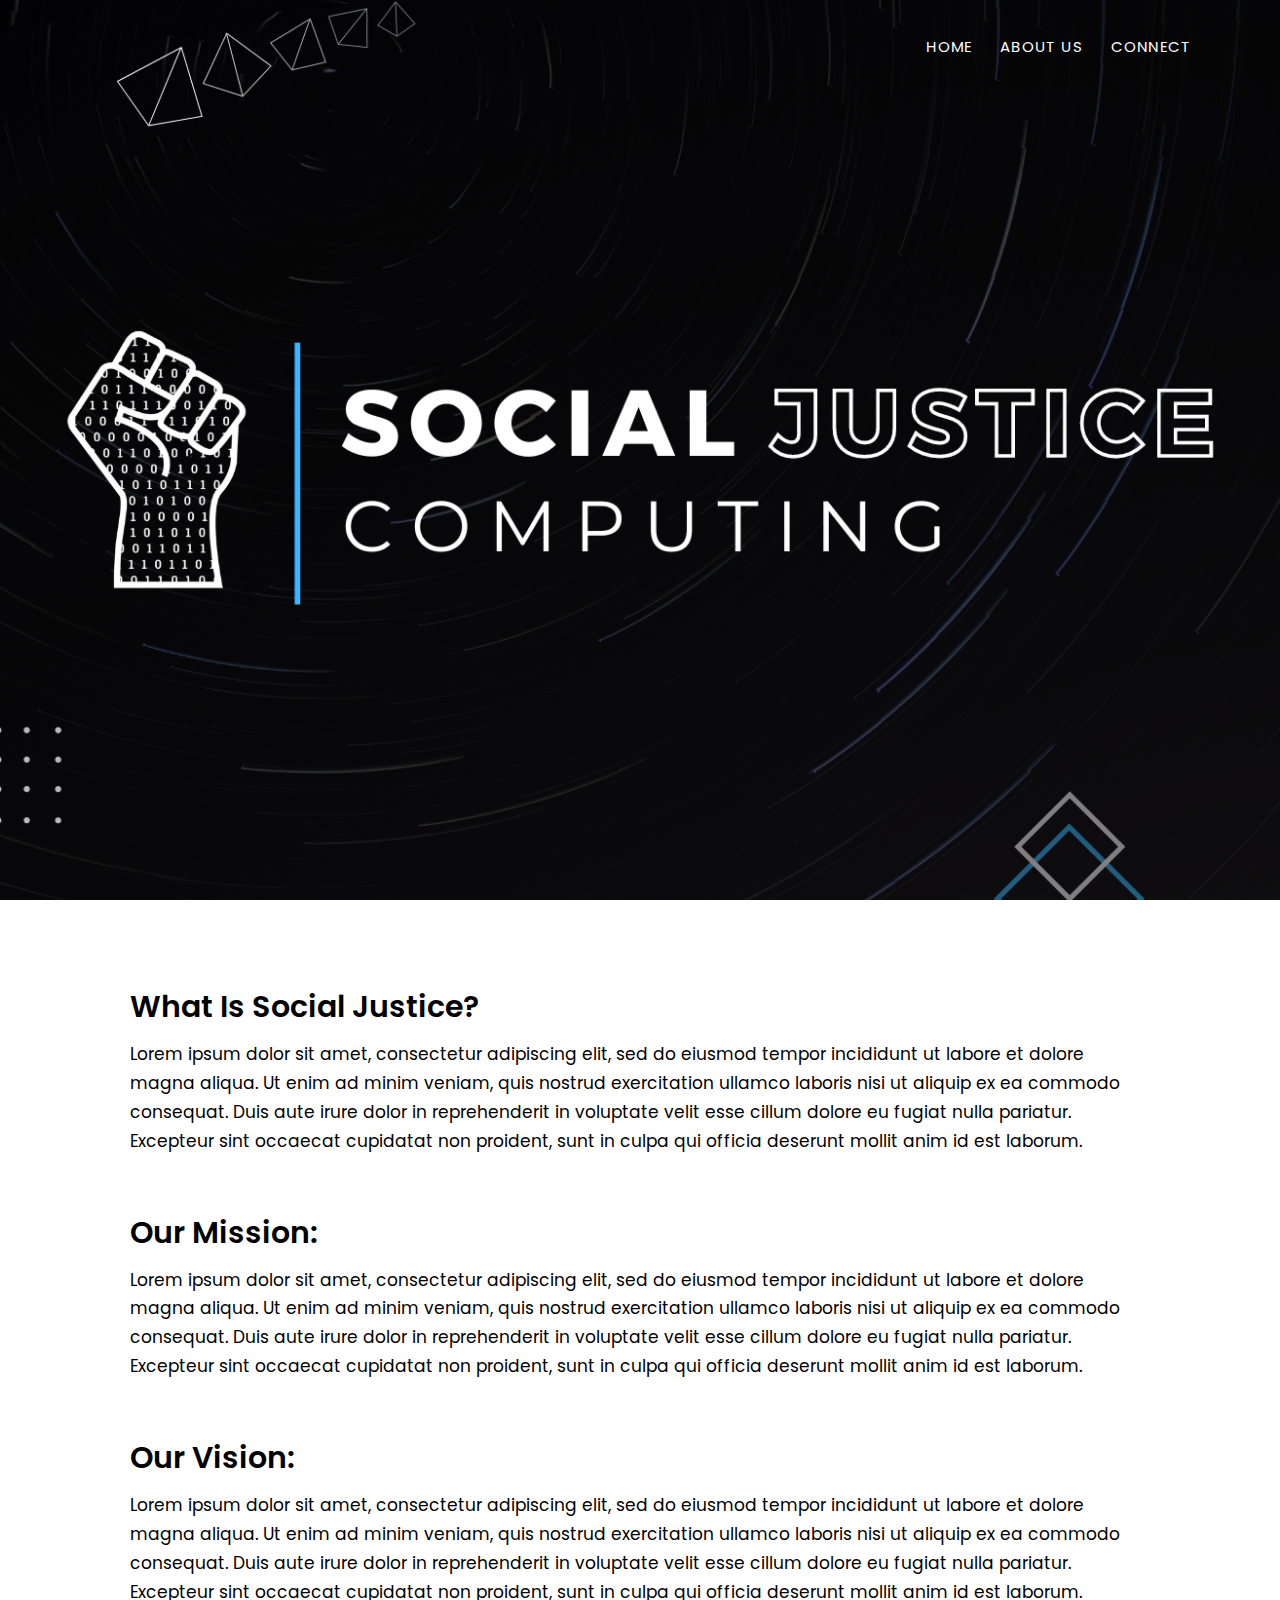
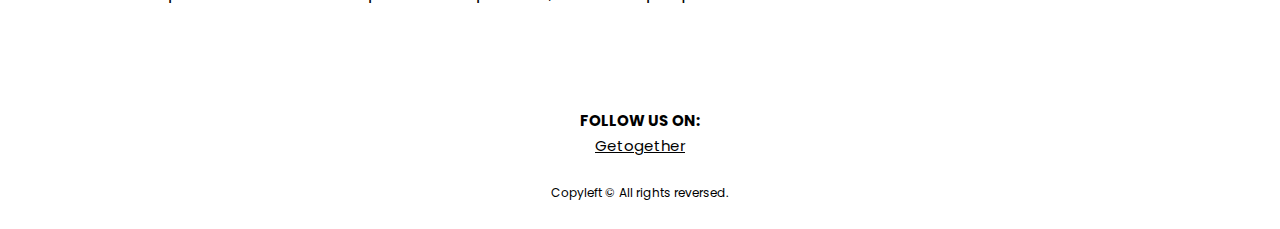
==== index.html @ f37c8326 "Initial commit" ====
<!DOCTYPE html>
<html>
<head>
<meta charset="utf-8">
<meta http-equiv="X-UA-Compatible" content="IE=edge">
<meta name="viewport" content="width=device-width, initial-scale=1.0">
<meta name="Description"
content="Webiste for Social Justice Computing Community Hacker Space">
<link rel="preconnect" href="https://fonts.googleapis.com">
<link rel="preconnect" href="https://fonts.gstatic.com" crossorigin>
<link href="https://fonts.googleapis.com/css2?family=Poppins:wght@200;300;600;700&display=swap" rel="stylesheet">
<link rel="stylesheet" href="css/sjcomputing.css">
<title>Social Justice Computing</title>
</head>
<body>

<header>
<nav>
    <div class="nav-links">
    <ul>
        <li><a href="index.html">Home</a></li>
        <li><a href="#about">About Us</a></li>
        <li><a id="connect" href="https://gettogether.community/social-justice-computing">Connect</a></li>
    </ul>
    </div>
</nav> 
</header>

<section>
<article>
<h1 id="about">What Is Social Justice?</h1>
<p>
    Lorem ipsum dolor sit amet, consectetur adipiscing elit, 
    sed do eiusmod tempor incididunt ut labore et dolore magna aliqua. 
    Ut enim ad minim veniam, quis nostrud exercitation ullamco laboris nisi
     ut aliquip ex ea commodo consequat. Duis aute irure dolor in reprehenderit in voluptate 
     velit esse cillum dolore eu fugiat nulla pariatur. Excepteur sint occaecat cupidatat non proident, sunt 
     in culpa qui officia deserunt mollit anim id est laborum.
</p>
</article> 

<article>
<h1>Our Mission:</h1>
<p>
    Lorem ipsum dolor sit amet, consectetur adipiscing elit, 
    sed do eiusmod tempor incididunt ut labore et dolore magna aliqua. 
    Ut enim ad minim veniam, quis nostrud exercitation ullamco laboris nisi
     ut aliquip ex ea commodo consequat. Duis aute irure dolor in reprehenderit in voluptate 
     velit esse cillum dolore eu fugiat nulla pariatur. Excepteur sint occaecat cupidatat non proident, sunt 
     in culpa qui officia deserunt mollit anim id est laborum.</p>
</article>

<article>
<h1>Our Vision:</h1>
<p>
    Lorem ipsum dolor sit amet, consectetur adipiscing elit, 
    sed do eiusmod tempor incididunt ut labore et dolore magna aliqua. 
    Ut enim ad minim veniam, quis nostrud exercitation ullamco laboris nisi
     ut aliquip ex ea commodo consequat. Duis aute irure dolor in reprehenderit in voluptate 
     velit esse cillum dolore eu fugiat nulla pariatur. Excepteur sint occaecat cupidatat non proident, sunt 
     in culpa qui officia deserunt mollit anim id est laborum.
</p>
</article>
</section>
<footer>
<div class="social-links">
<p style="font-weight: 700;">
FOLLOW US ON:
</p>
<p>
<a href="https://gettogether.community/social-justice-computing/">
Getogether</a>
</p>
</div>
<p>
Copyleft &copy; All rights reversed.
</p>
</footer>

</body>
</html>
---- css/sjcomputing.css ----
*{
  margin: 0;
  padding: 0;
}
header{
  min-height: 100vh;
  width: 100%;
  background-image: url(../media/sjc_cover.png);
  background-position: center;
  background-size: cover;
  position: relative;
}
nav{
  display: flex;
  padding: 2% 6%;
  justify-content: space-between;
  align-items: center;
}
.nav-links{
  flex: 1;
  text-align: right;
}
.nav-links ul li{
  list-style: none;
  display: inline-block;
  padding: 8px 12px;
  position: relative;
}
nav a{
  color: #fff;
  text-decoration: none;
  font-size: 15px;
  text-transform: uppercase;
  letter-spacing: 1.2px;
}
body {
  font-family: 'Poppins', sans-serif;
  margin: 0;
  padding: 0;
}
section{
  position: relative;
  padding: 30px 100px;
}
h1{
  font-weight: 600;
  margin-bottom: 10px;
  font-size: 30px;
}
p{
  line-height: 1.7;
}
article{
  margin: 30px;
  margin-top: 5%;
  margin-bottom: 2%;
}
article p{
  font-size: 17px;
}
footer {
  font-size: 12px;
  text-align: center;
  line-height: 2;
  padding: 25px;
}
footer a{
  color: #000;
}
.social-links{
  font-size: 15px;
  margin-top: 2%;
  margin-bottom: 2%;
}
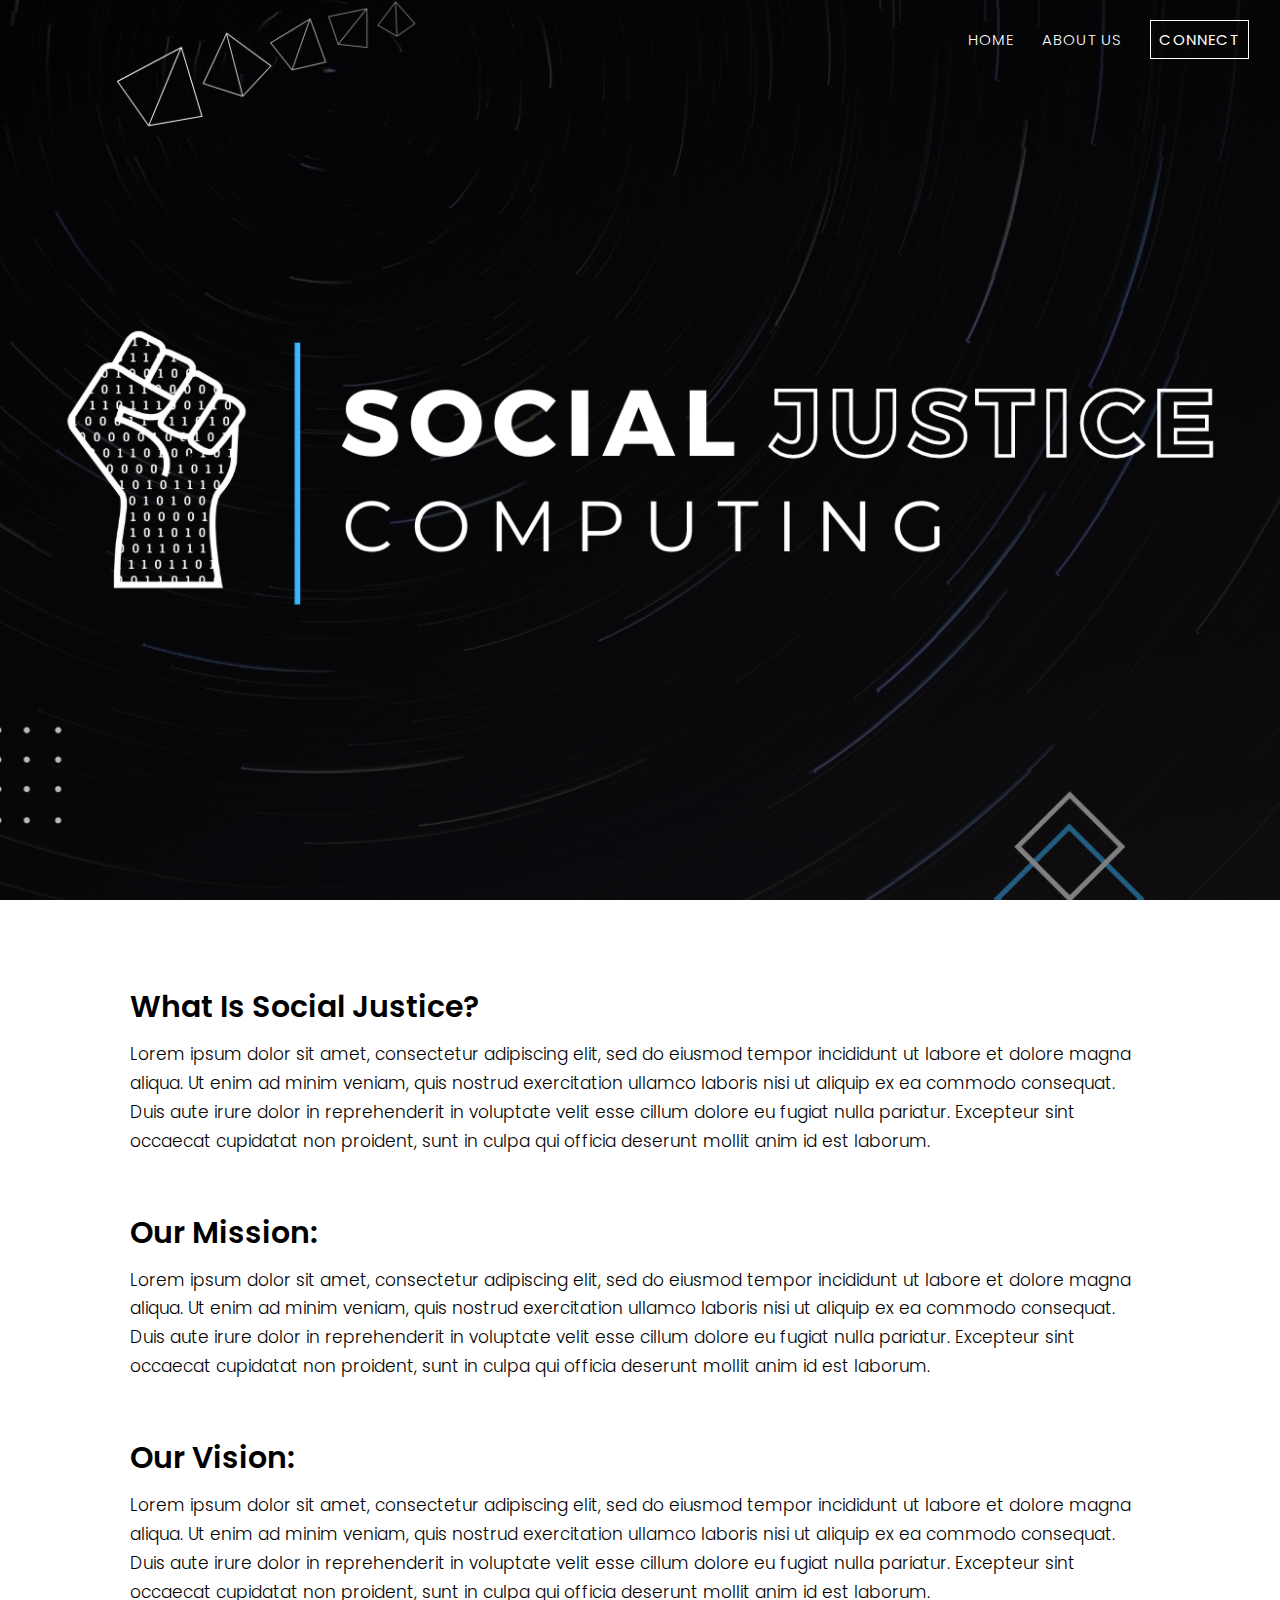
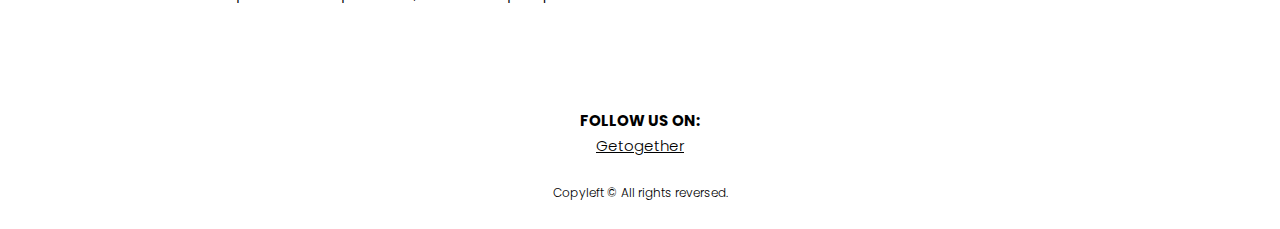
==== commit dfd6a1cf: "Navbar adjustments" ====
--- a/index.html
+++ b/index.html
@@ -1,5 +1,5 @@
 <!DOCTYPE html>
-<html>
+<html lang="en">
 <head>
 <meta charset="utf-8">
 <meta http-equiv="X-UA-Compatible" content="IE=edge">
@@ -8,7 +8,7 @@
 content="Webiste for Social Justice Computing Community Hacker Space">
 <link rel="preconnect" href="https://fonts.googleapis.com">
 <link rel="preconnect" href="https://fonts.gstatic.com" crossorigin>
-<link href="https://fonts.googleapis.com/css2?family=Poppins:wght@200;300;600;700&display=swap" rel="stylesheet">
+<link href="https://fonts.googleapis.com/css2?family=Poppins:wght@200;300;400;600;700&display=swap" rel="stylesheet">
 <link rel="stylesheet" href="css/sjcomputing.css">
 <title>Social Justice Computing</title>
 </head>
@@ -20,15 +20,15 @@
     <ul>
         <li><a href="index.html">Home</a></li>
         <li><a href="#about">About Us</a></li>
-        <li><a id="connect" href="https://gettogether.community/social-justice-computing">Connect</a></li>
+        <li><a name="connect" id="connect" href="https://gettogether.community/social-justice-computing">Connect</a></li>
     </ul>
     </div>
 </nav> 
 </header>
 
-<section>
+<section id="about">
 <article>
-<h1 id="about">What Is Social Justice?</h1>
+<h1>What Is Social Justice?</h1>
 <p>
     Lorem ipsum dolor sit amet, consectetur adipiscing elit, 
     sed do eiusmod tempor incididunt ut labore et dolore magna aliqua. 
--- a/css/sjcomputing.css
+++ b/css/sjcomputing.css
@@ -12,7 +12,7 @@
 }
 nav{
   display: flex;
-  padding: 2% 6%;
+  padding: 1.5% 1.5%;
   justify-content: space-between;
   align-items: center;
 }
@@ -24,14 +24,42 @@
   list-style: none;
   display: inline-block;
   padding: 8px 12px;
+  padding-bottom: 0;
   position: relative;
 }
 nav a{
   color: #fff;
   text-decoration: none;
   font-size: 15px;
+  font-weight: 300;
   text-transform: uppercase;
   letter-spacing: 1.2px;
+}
+nav a::after{
+  content: '';
+  position: absolute;
+  display: block;
+  height: 0.12em;
+  width:0%;
+  background-color: #fff;
+  bottom: -.5em;
+  border-radius: .1em;
+  left: 20%;
+  right: 20%;
+  transition: all ease-in-out 150ms;
+}
+nav a:not([name="connect"]):hover::after{
+  width: 60%;
+}
+#connect{
+  border: solid #fff 1px;
+  font-weight: 400;
+  padding: 8px;
+  transition: all ease-in-out 150ms;
+}
+#connect:hover{
+  background: #fff;
+  color: black;
 }
 body {
   font-family: 'Poppins', sans-serif;
@@ -49,6 +77,7 @@
 }
 p{
   line-height: 1.7;
+  font-weight: 300;
 }
 article{
   margin: 30px;
@@ -66,9 +95,39 @@
 }
 footer a{
   color: #000;
+  transition: all ease-in-out 180ms;
+}
+footer a:hover{
+  opacity: 0.6;
 }
 .social-links{
   font-size: 15px;
   margin-top: 2%;
   margin-bottom: 2%;
+}
+
+/* Responsiveness */
+@media screen and (max-width: 880px) {
+  header{
+    min-height: 50vh;
+  }
+  section{
+      padding: 30px 2px;
+  }
+}
+@media screen and (max-width: 680px) {
+  header{
+    min-height: 30vh;
+  }
+  .nav-links{
+    text-align: center;
+  }
+  section{
+    padding: 30px 5px;
+  }
+}
+@media screen and (max-width: 500px) {
+  header{
+    min-height: 30vh;
+  }
 }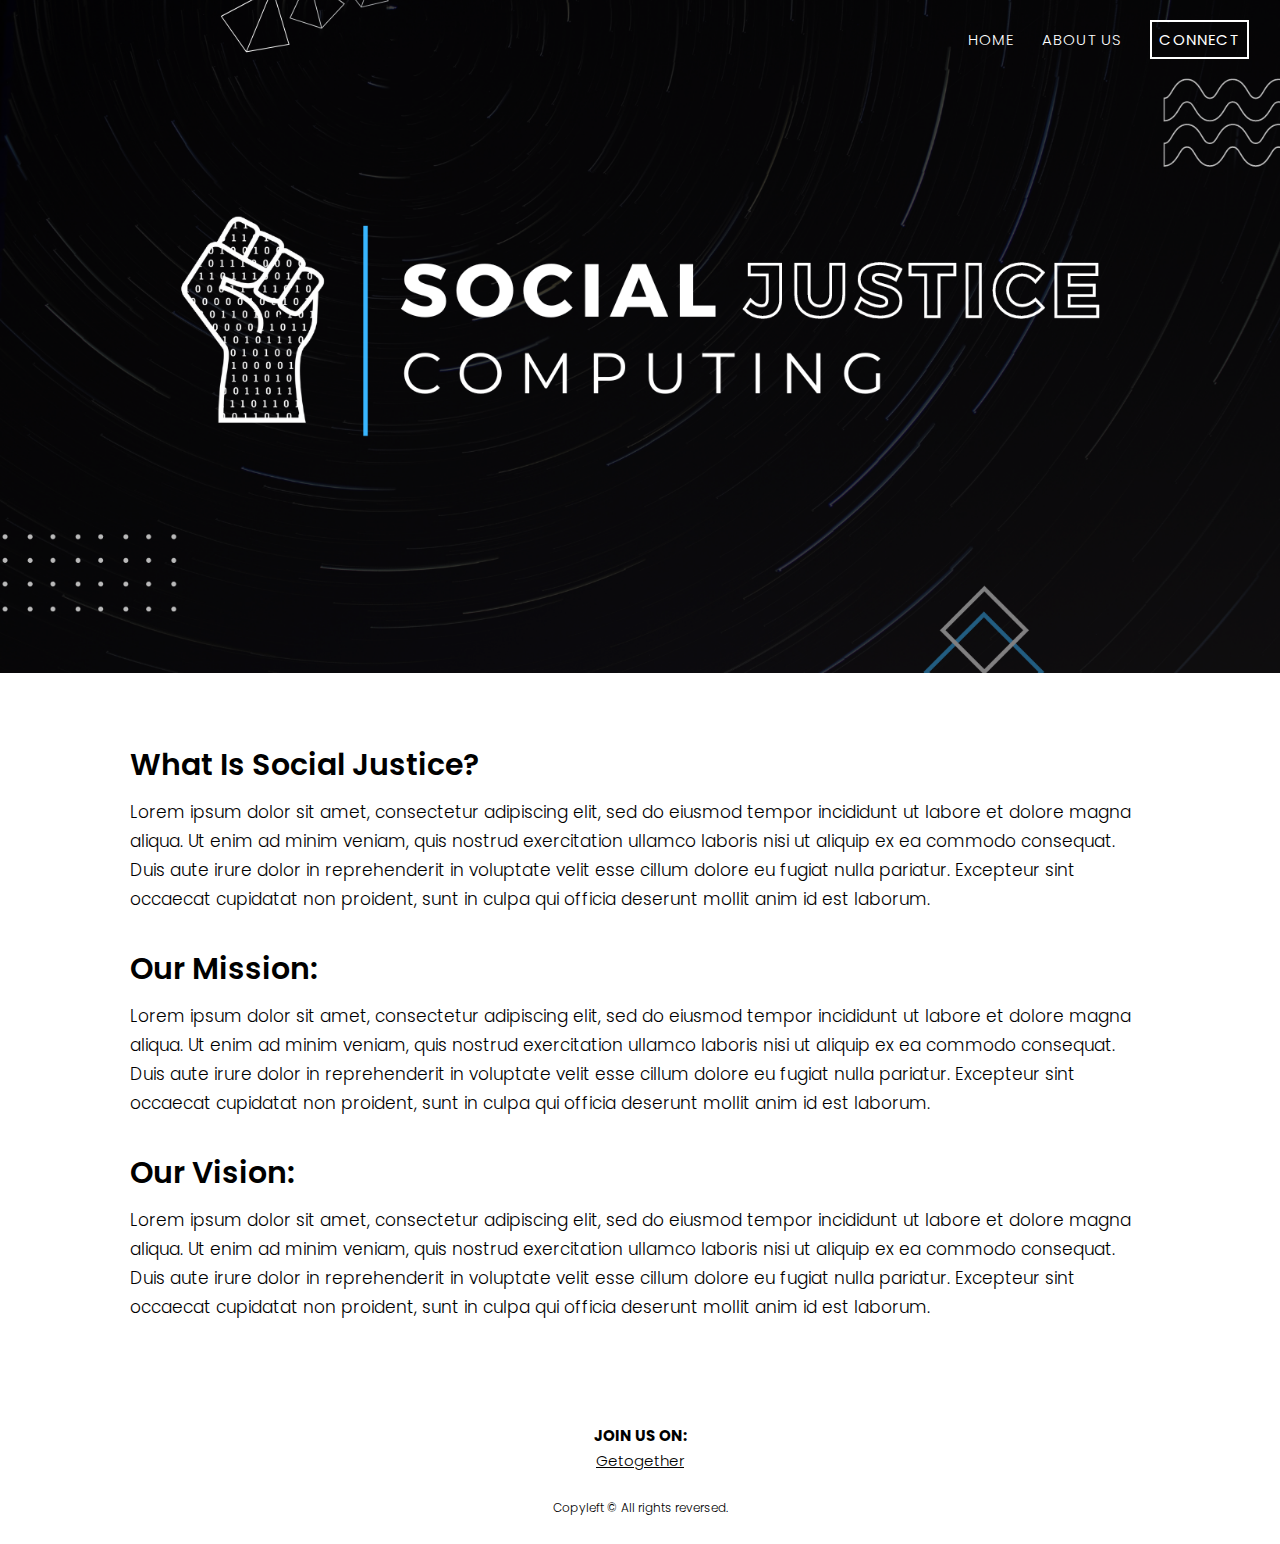
==== commit 51316044: "Fixed banner scale" ====
--- a/index.html
+++ b/index.html
@@ -23,9 +23,9 @@
         <li><a name="connect" id="connect" href="https://gettogether.community/social-justice-computing">Connect</a></li>
     </ul>
     </div>
-</nav> 
+</nav>
+<img src="media/sjc_cover.png" alt="SJC Cover Image">
 </header>
-
 <section id="about">
 <article>
 <h1>What Is Social Justice?</h1>
@@ -65,7 +65,7 @@
 <footer>
 <div class="social-links">
 <p style="font-weight: 700;">
-FOLLOW US ON:
+JOIN US ON:
 </p>
 <p>
 <a href="https://gettogether.community/social-justice-computing/">
@@ -76,6 +76,5 @@
 Copyleft &copy; All rights reversed.
 </p>
 </footer>
-
 </body>
 </html>
--- a/css/sjcomputing.css
+++ b/css/sjcomputing.css
@@ -1,20 +1,26 @@
+:root{
+  --blue: #2d8fc8;
+}
 *{
   margin: 0;
   padding: 0;
 }
-header{
-  min-height: 100vh;
+html{
+  scroll-behavior: smooth;
+  height: 100%;
   width: 100%;
-  background-image: url(../media/sjc_cover.png);
-  background-position: center;
-  background-size: cover;
-  position: relative;
+}
+header img{
+  object-fit: contain;
+  width: 100%;
+  margin-top: -10%;
 }
 nav{
   display: flex;
   padding: 1.5% 1.5%;
   justify-content: space-between;
   align-items: center;
+  background: #000;
 }
 .nav-links{
   flex: 1;
@@ -24,7 +30,6 @@
   list-style: none;
   display: inline-block;
   padding: 8px 12px;
-  padding-bottom: 0;
   position: relative;
 }
 nav a{
@@ -42,7 +47,7 @@
   height: 0.12em;
   width:0%;
   background-color: #fff;
-  bottom: -.5em;
+  bottom: 0.2em;
   border-radius: .1em;
   left: 20%;
   right: 20%;
@@ -52,14 +57,14 @@
   width: 60%;
 }
 #connect{
-  border: solid #fff 1px;
+  border: solid #fff 2px;
   font-weight: 400;
-  padding: 8px;
-  transition: all ease-in-out 150ms;
+  padding: 7px;
+  transition: all ease-in-out 200ms;
 }
 #connect:hover{
   background: #fff;
-  color: black;
+  color: #000;
 }
 body {
   font-family: 'Poppins', sans-serif;
@@ -81,7 +86,7 @@
 }
 article{
   margin: 30px;
-  margin-top: 5%;
+  margin-top: 3%;
   margin-bottom: 2%;
 }
 article p{
@@ -98,26 +103,25 @@
   transition: all ease-in-out 180ms;
 }
 footer a:hover{
-  opacity: 0.6;
+  color: var(--blue);
 }
 .social-links{
   font-size: 15px;
   margin-top: 2%;
   margin-bottom: 2%;
 }
-
 /* Responsiveness */
-@media screen and (max-width: 880px) {
-  header{
-    min-height: 50vh;
-  }
+@media screen and (max-width: 830px) {
   section{
-      padding: 30px 2px;
+    padding: 30px 10px;
   }
 }
 @media screen and (max-width: 680px) {
-  header{
-    min-height: 30vh;
+  nav{
+    padding: 2% 2%;
+  }
+  header img{
+  margin-top: 0;
   }
   .nav-links{
     text-align: center;
@@ -125,9 +129,4 @@
   section{
     padding: 30px 5px;
   }
-}
-@media screen and (max-width: 500px) {
-  header{
-    min-height: 30vh;
-  }
 }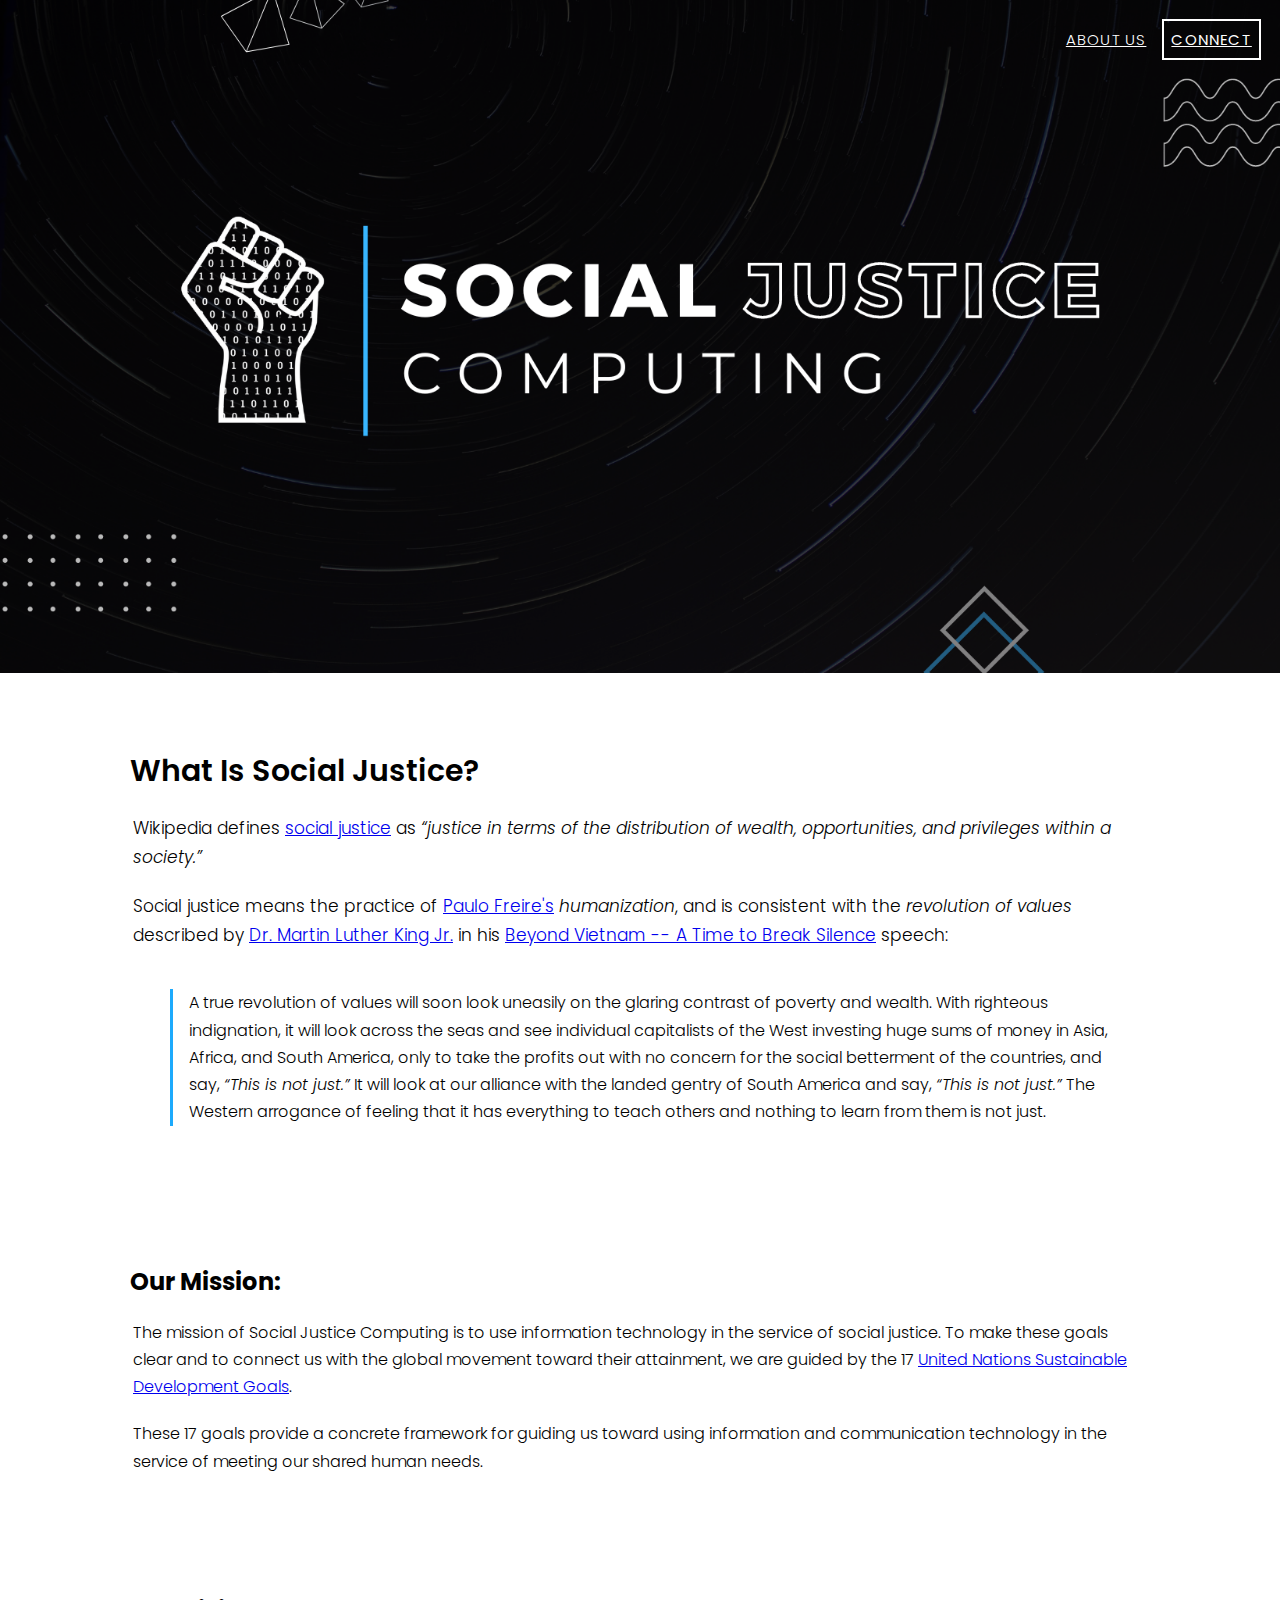
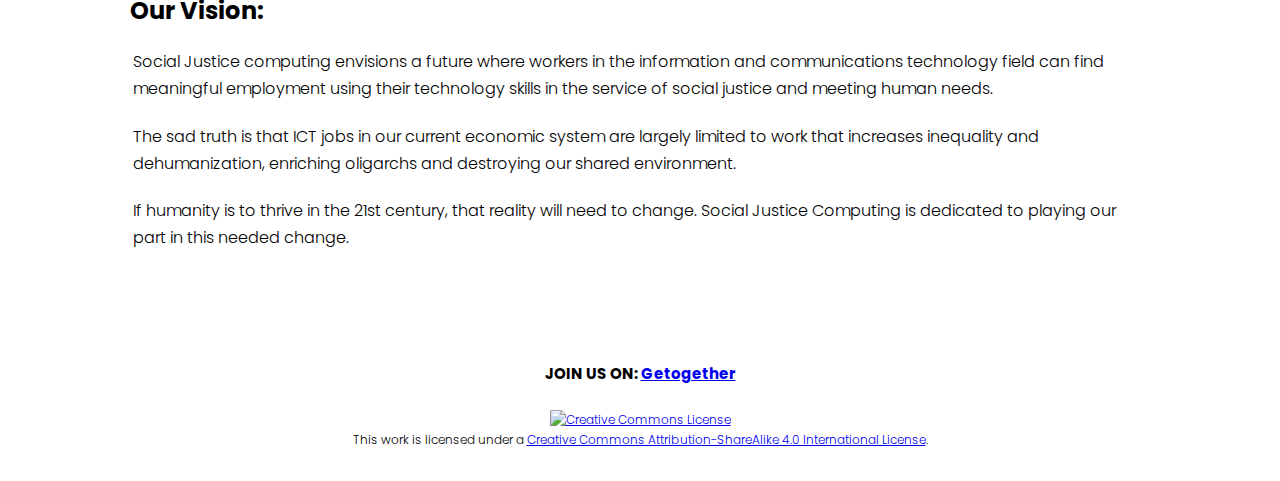
==== commit bb6d827d: "Refactor html to make it more semantic" ====
--- a/index.html
+++ b/index.html
@@ -16,64 +16,87 @@
 
 <header>
 <nav>
-    <div class="nav-links">
-    <ul>
-        <li><a href="index.html">Home</a></li>
-        <li><a href="#about">About Us</a></li>
-        <li><a name="connect" id="connect" href="https://gettogether.community/social-justice-computing">Connect</a></li>
-    </ul>
-    </div>
+<a href="#about">About Us</a>
+<a name="connect" id="connect"
+href="https://gettogether.community/social-justice-computing">Connect</a>
 </nav>
 <img src="media/sjc_cover.png" alt="SJC Cover Image">
 </header>
-<section id="about">
+
+<main>
 <article>
 <h1>What Is Social Justice?</h1>
 <p>
-    Lorem ipsum dolor sit amet, consectetur adipiscing elit, 
-    sed do eiusmod tempor incididunt ut labore et dolore magna aliqua. 
-    Ut enim ad minim veniam, quis nostrud exercitation ullamco laboris nisi
-     ut aliquip ex ea commodo consequat. Duis aute irure dolor in reprehenderit in voluptate 
-     velit esse cillum dolore eu fugiat nulla pariatur. Excepteur sint occaecat cupidatat non proident, sunt 
-     in culpa qui officia deserunt mollit anim id est laborum.
+Wikipedia defines <a href="https://en.wikipedia.org/wiki/Social_justice">social
+justice</a> as <q>justice in terms of the distribution of wealth,
+opportunities, and privileges within a society.</q>
+</p><p>
+Social justice means the practice of 
+<a href="https://en.wikipedia.org/wiki/Paulo_Freire">Paulo Freire's</a>
+<i>humanization</i>, and is consistent with the <i>revolution of values</i>
+described by <a href="https://en.wikipedia.org/wiki/Martin_Luther_King_Jr.">Dr.
+Martin Luther King Jr.</a> in his
+<a href="https://www.americanrhetoric.com/speeches/mlkatimetobreaksilence.htm">
+Beyond Vietnam -- A Time to Break Silence</a> speech:
 </p>
+<blockquote>
+A true revolution of values will soon look uneasily on the glaring contrast of
+poverty and wealth. With righteous indignation, it will look across the seas
+and see individual capitalists of the West investing huge sums of money in
+Asia, Africa, and South America, only to take the profits out with no concern
+for the social betterment of the countries, and say, <q>This is not just.</q>
+It will look at our alliance with the landed gentry of South America and say,
+<q>This is not just.</q> The Western arrogance of feeling that it has
+everything to teach others and nothing to learn from them is not just.
+</blockquote>
 </article> 
 
-<article>
-<h1>Our Mission:</h1>
+<section>
+<h2>Our Mission:</h2>
 <p>
-    Lorem ipsum dolor sit amet, consectetur adipiscing elit, 
-    sed do eiusmod tempor incididunt ut labore et dolore magna aliqua. 
-    Ut enim ad minim veniam, quis nostrud exercitation ullamco laboris nisi
-     ut aliquip ex ea commodo consequat. Duis aute irure dolor in reprehenderit in voluptate 
-     velit esse cillum dolore eu fugiat nulla pariatur. Excepteur sint occaecat cupidatat non proident, sunt 
-     in culpa qui officia deserunt mollit anim id est laborum.</p>
-</article>
+The mission of Social Justice Computing is to use information technology in
+the service of social justice.  To make these goals clear and to connect us
+with the global movement toward their attainment, we are guided by the 17
+<a href="https://sdgs.un.org/goals">United Nations Sustainable Development
+Goals</a>.
+</p><p>
+These 17 goals provide a concrete framework for guiding us toward using
+information and communication technology in the service of meeting our
+shared human needs.
+</p>
+</section>
 
-<article>
-<h1>Our Vision:</h1>
+<section>
+<h2>Our Vision:</h2>
 <p>
-    Lorem ipsum dolor sit amet, consectetur adipiscing elit, 
-    sed do eiusmod tempor incididunt ut labore et dolore magna aliqua. 
-    Ut enim ad minim veniam, quis nostrud exercitation ullamco laboris nisi
-     ut aliquip ex ea commodo consequat. Duis aute irure dolor in reprehenderit in voluptate 
-     velit esse cillum dolore eu fugiat nulla pariatur. Excepteur sint occaecat cupidatat non proident, sunt 
-     in culpa qui officia deserunt mollit anim id est laborum.
+Social Justice computing envisions a future where workers in the information
+and communications technology field can find meaningful employment using their
+technology skills in the service of social justice and meeting human needs.
+</p><p>
+The sad truth is that ICT jobs in our current economic system are largely
+limited to work that increases inequality and dehumanization, enriching
+oligarchs and destroying our shared environment.
+</p><p>
+If humanity is to thrive in the 21st century, that reality will need to change.
+Social Justice Computing is dedicated to playing our part in this needed
+change.
 </p>
-</article>
 </section>
+</main>
+
 <footer>
-<div class="social-links">
-<p style="font-weight: 700;">
+<p class="social-links" style="font-weight: 700;">
 JOIN US ON:
-</p>
-<p>
 <a href="https://gettogether.community/social-justice-computing/">
 Getogether</a>
 </p>
-</div>
 <p>
-Copyleft &copy; All rights reversed.
+<a rel="license" href="http://creativecommons.org/licenses/by-sa/4.0/">
+<img alt="Creative Commons License" style="border-width:0"
+src="https://i.creativecommons.org/l/by-sa/4.0/88x31.png" /></a><br>
+This work is licensed under a
+<a rel="license" href="http://creativecommons.org/licenses/by-sa/4.0/">Creative 
+Commons Attribution-ShareAlike 4.0 International License</a>.
 </p>
 </footer>
 </body>
--- a/css/sjcomputing.css
+++ b/css/sjcomputing.css
@@ -1,5 +1,5 @@
 :root{
-  --blue: #2d8fc8;
+  --blue: #1caafc;
 }
 *{
   margin: 0;
@@ -10,42 +10,35 @@
   height: 100%;
   width: 100%;
 }
-header img{
+header>img{
   object-fit: contain;
   width: 100%;
   margin-top: -10%;
 }
 nav{
-  display: flex;
+  display: block;
   padding: 1.5% 1.5%;
   justify-content: space-between;
+  text-align: right;
   align-items: center;
   background: #000;
 }
-.nav-links{
-  flex: 1;
-  text-align: right;
-}
-.nav-links ul li{
-  list-style: none;
+nav>a{
   display: inline-block;
   padding: 8px 12px;
   position: relative;
-}
-nav a{
   color: #fff;
-  text-decoration: none;
   font-size: 15px;
   font-weight: 300;
   text-transform: uppercase;
   letter-spacing: 1.2px;
 }
-nav a::after{
+nav>a::after{
   content: '';
   position: absolute;
   display: block;
   height: 0.12em;
-  width:0%;
+  width: 0%;
   background-color: #fff;
   bottom: 0.2em;
   border-radius: .1em;
@@ -53,7 +46,7 @@
   right: 20%;
   transition: all ease-in-out 150ms;
 }
-nav a:not([name="connect"]):hover::after{
+nav>a:not([name="connect"]):hover::after{
   width: 60%;
 }
 #connect{
@@ -66,25 +59,41 @@
   background: #fff;
   color: #000;
 }
-body {
+body{
   font-family: 'Poppins', sans-serif;
   margin: 0;
   padding: 0;
 }
-section{
+section, article{
   position: relative;
   padding: 30px 100px;
 }
+section>a, article>a{
+  color: var(--blue);
+}
 h1{
   font-weight: 600;
-  margin-bottom: 10px;
   font-size: 30px;
 }
 p{
+  font-weight: 300;
   line-height: 1.7;
+  margin: 3px;
+  margin-top: 20px;
+  margin-bottom: 20px;
+}
+blockquote{
+  position: relative;
+  padding-left: 1em;
+  border-left: 0.2em solid var(--blue);
+  line-height: 1.7em;
   font-weight: 300;
+  margin: 40px;
 }
-article{
+q{
+  font-style: italic;
+}
+article, section{
   margin: 30px;
   margin-top: 3%;
   margin-bottom: 2%;
@@ -92,27 +101,28 @@
 article p{
   font-size: 17px;
 }
-footer {
+footer{
   font-size: 12px;
   text-align: center;
   line-height: 2;
-  padding: 25px;
+  padding: 10px;
 }
-footer a{
+footer>a{
   color: #000;
-  transition: all ease-in-out 180ms;
+  transition: all ease-in-out 150ms;
 }
-footer a:hover{
+footer>a:hover{
   color: var(--blue);
 }
 .social-links{
   font-size: 15px;
-  margin-top: 2%;
-  margin-bottom: 2%;
+  padding: 1vw;
+  line-height: 0.5;
 }
+
 /* Responsiveness */
 @media screen and (max-width: 830px) {
-  section{
+  section, article{
     padding: 30px 10px;
   }
 }
@@ -123,10 +133,15 @@
   header img{
   margin-top: 0;
   }
-  .nav-links{
+  nav>a{
+    display: block;
     text-align: center;
   }
-  section{
+  section, article{
     padding: 30px 5px;
   }
-}+  blockquote{
+    margin-left: 0;
+    margin-right: 0;
+  }
+}
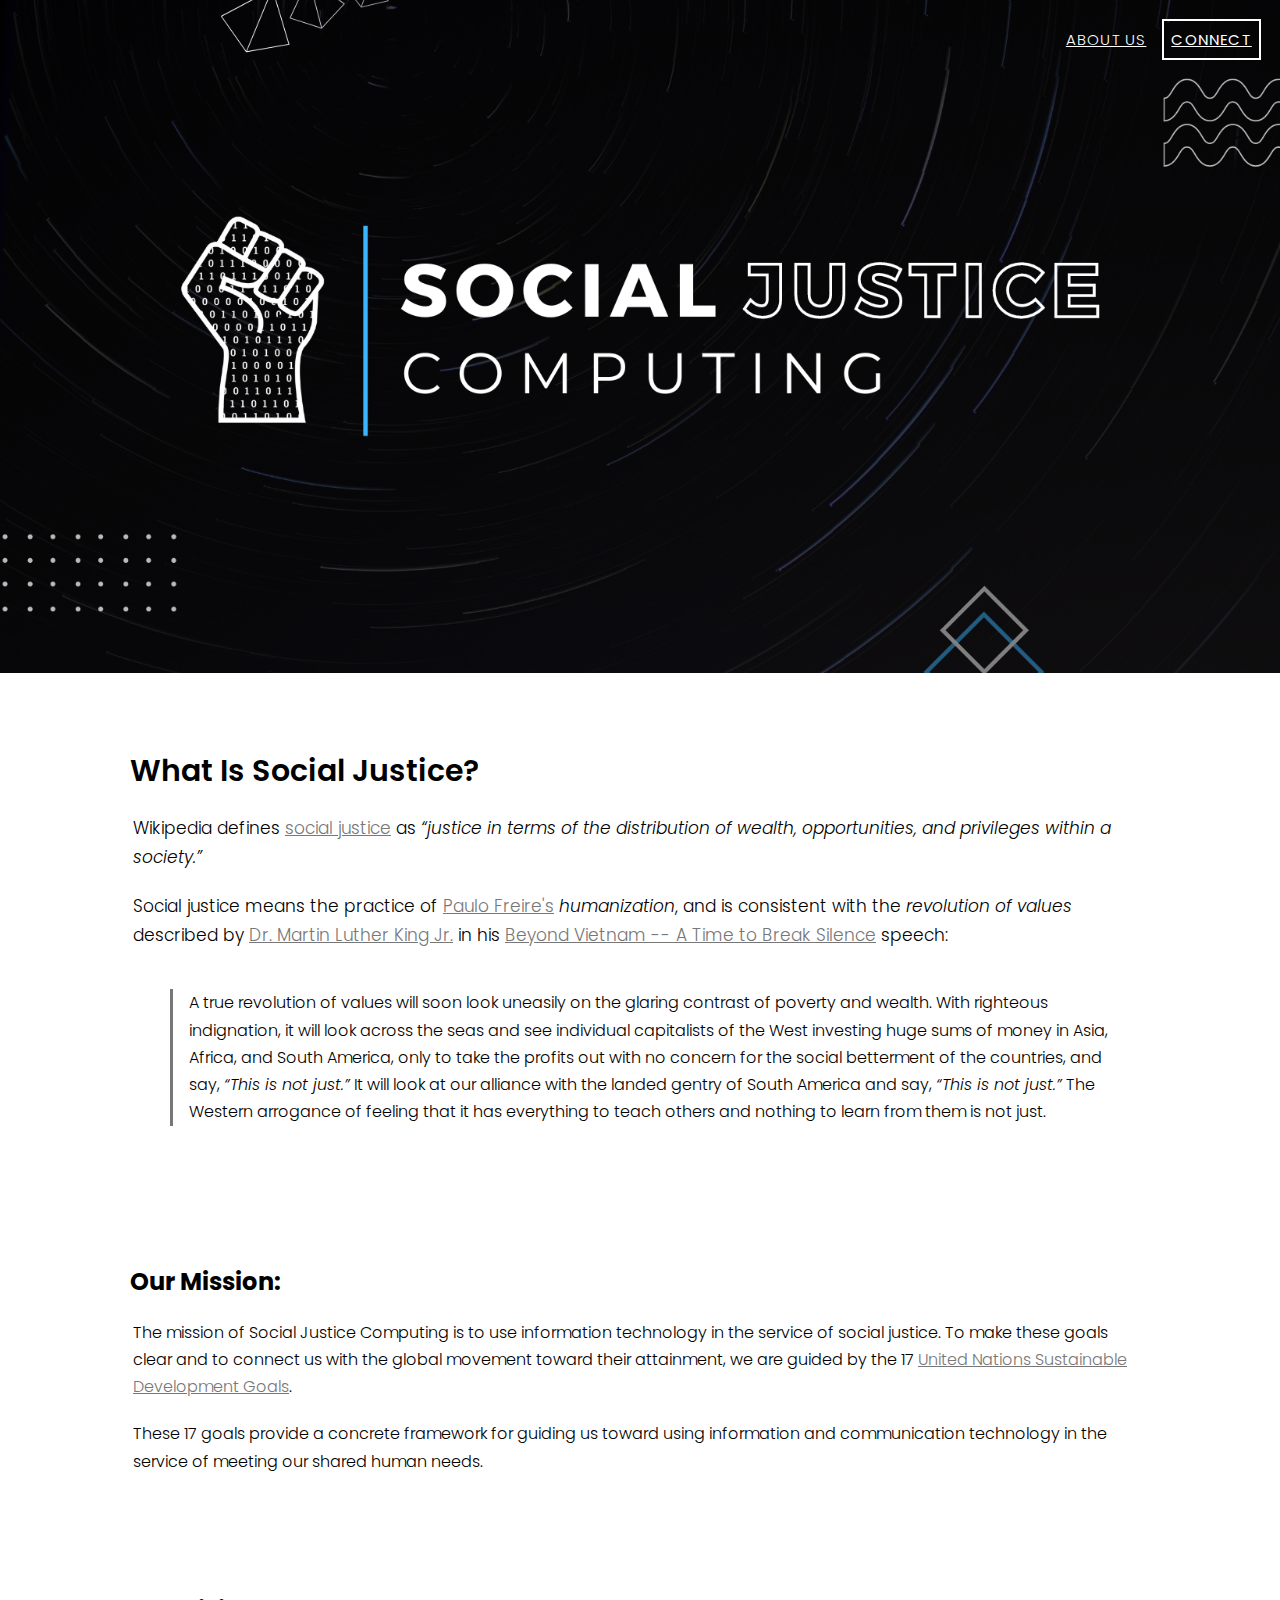
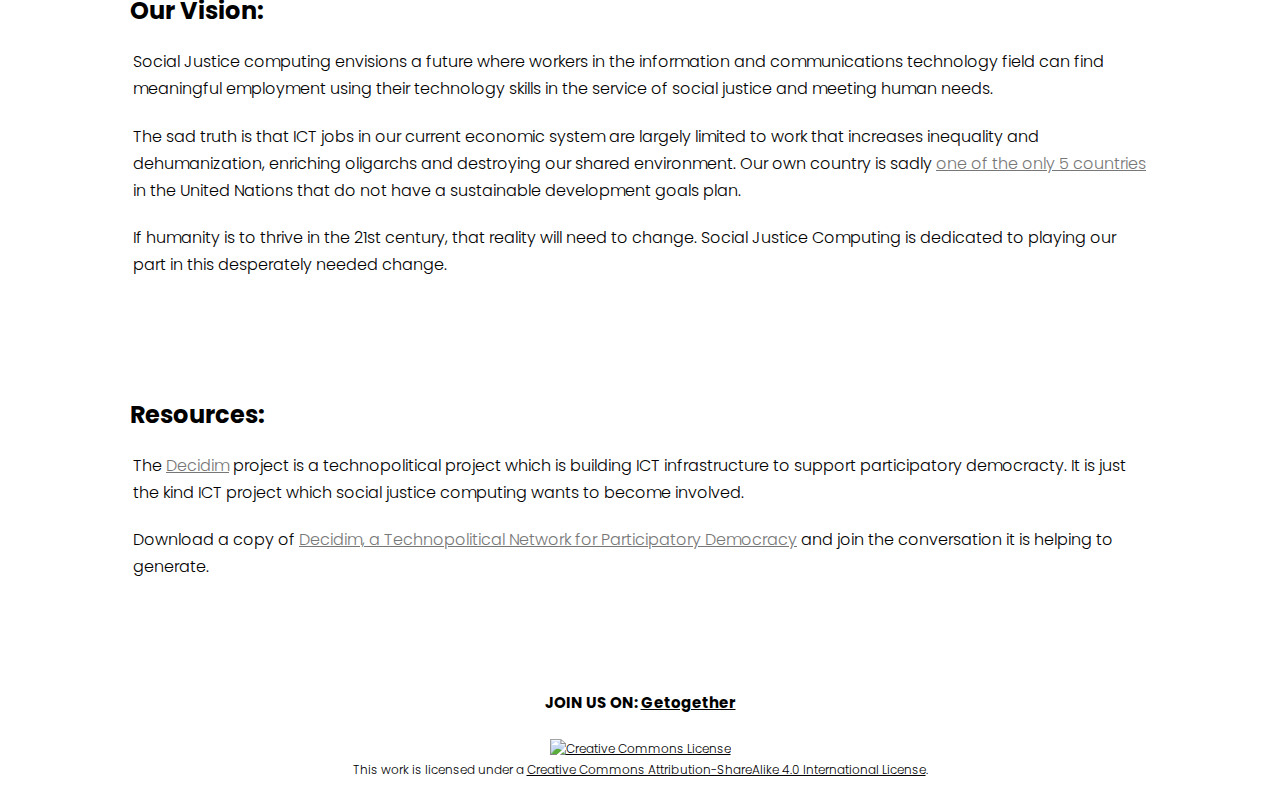
==== commit 24b722e4: "Add Decidim book and link to it" ====
--- a/index.html
+++ b/index.html
@@ -17,7 +17,7 @@
 <header>
 <nav>
 <a href="#about">About Us</a>
-<a name="connect" id="connect"
+<a id="connect"
 href="https://gettogether.community/social-justice-computing">Connect</a>
 </nav>
 <img src="media/sjc_cover.png" alt="SJC Cover Image">
@@ -75,11 +75,28 @@
 </p><p>
 The sad truth is that ICT jobs in our current economic system are largely
 limited to work that increases inequality and dehumanization, enriching
-oligarchs and destroying our shared environment.
+oligarchs and destroying our shared environment. Our own country is
+sadly <a href="un17sdgsNoPlan">one of the only 5 countries</a> in the United
+Nations that do not have a sustainable development goals plan.
 </p><p>
 If humanity is to thrive in the 21st century, that reality will need to change.
-Social Justice Computing is dedicated to playing our part in this needed
-change.
+Social Justice Computing is dedicated to playing our part in this desperately
+needed change.
+</p>
+</section>
+
+<section>
+<h2>Resources:</h2>
+<p>
+The <a href="https://decidim.org/">Decidim</a> project is a technopolitical
+project which is building ICT infrastructure to support participatory
+democracty. It is just the kind ICT project which social justice computing 
+wants to become involved.
+</p><p>
+Download a copy of
+<a href="documents/DecidimBook.pdf">Decidim, a Technopolitical Network for
+Participatory Democracy</a> and join the conversation it is helping to
+generate.
 </p>
 </section>
 </main>
@@ -93,7 +110,7 @@
 <p>
 <a rel="license" href="http://creativecommons.org/licenses/by-sa/4.0/">
 <img alt="Creative Commons License" style="border-width:0"
-src="https://i.creativecommons.org/l/by-sa/4.0/88x31.png" /></a><br>
+src="https://i.creativecommons.org/l/by-sa/4.0/88x31.png"></a><br>
 This work is licensed under a
 <a rel="license" href="http://creativecommons.org/licenses/by-sa/4.0/">Creative 
 Commons Attribution-ShareAlike 4.0 International License</a>.
--- a/css/sjcomputing.css
+++ b/css/sjcomputing.css
@@ -1,21 +1,21 @@
-:root{
-  --blue: #1caafc;
+:root {
+  --grey: #777;
 }
 *{
   margin: 0;
   padding: 0;
 }
-html{
+html {
   scroll-behavior: smooth;
   height: 100%;
   width: 100%;
 }
-header>img{
+header>img {
   object-fit: contain;
   width: 100%;
   margin-top: -10%;
 }
-nav{
+nav {
   display: block;
   padding: 1.5% 1.5%;
   justify-content: space-between;
@@ -23,7 +23,7 @@
   align-items: center;
   background: #000;
 }
-nav>a{
+nav>a {
   display: inline-block;
   padding: 8px 12px;
   position: relative;
@@ -33,7 +33,7 @@
   text-transform: uppercase;
   letter-spacing: 1.2px;
 }
-nav>a::after{
+nav>a::after {
   content: '';
   position: absolute;
   display: block;
@@ -46,75 +46,75 @@
   right: 20%;
   transition: all ease-in-out 150ms;
 }
-nav>a:not([name="connect"]):hover::after{
+nav>a:not([name="connect"]):hover::after {
   width: 60%;
 }
-#connect{
+#connect {
   border: solid #fff 2px;
   font-weight: 400;
   padding: 7px;
   transition: all ease-in-out 200ms;
 }
-#connect:hover{
+#connect:hover {
   background: #fff;
   color: #000;
 }
-body{
+body {
   font-family: 'Poppins', sans-serif;
   margin: 0;
   padding: 0;
 }
-section, article{
+section, article {
   position: relative;
   padding: 30px 100px;
 }
-section>a, article>a{
-  color: var(--blue);
+section a, section a:visited, article a, article a:visited {
+  color: var(--grey);
 }
-h1{
+h1 {
   font-weight: 600;
   font-size: 30px;
 }
-p{
+p {
   font-weight: 300;
   line-height: 1.7;
   margin: 3px;
   margin-top: 20px;
   margin-bottom: 20px;
 }
-blockquote{
+blockquote {
   position: relative;
   padding-left: 1em;
-  border-left: 0.2em solid var(--blue);
+  border-left: 0.2em solid var(--grey);
   line-height: 1.7em;
   font-weight: 300;
   margin: 40px;
 }
-q{
+q {
   font-style: italic;
 }
-article, section{
+article, section {
   margin: 30px;
   margin-top: 3%;
   margin-bottom: 2%;
 }
-article p{
+article p {
   font-size: 17px;
 }
-footer{
+footer {
   font-size: 12px;
   text-align: center;
   line-height: 2;
   padding: 10px;
 }
-footer>a{
+footer a, footer a:visited {
   color: #000;
   transition: all ease-in-out 150ms;
 }
-footer>a:hover{
-  color: var(--blue);
+footer a:hover {
+  color: var(--grey);
 }
-.social-links{
+.social-links {
   font-size: 15px;
   padding: 1vw;
   line-height: 0.5;
@@ -122,7 +122,7 @@
 
 /* Responsiveness */
 @media screen and (max-width: 830px) {
-  section, article{
+  section, article {
     padding: 30px 10px;
   }
 }
@@ -130,17 +130,17 @@
   nav{
     padding: 2% 2%;
   }
-  header img{
+  header img {
   margin-top: 0;
   }
-  nav>a{
+  nav>a {
     display: block;
     text-align: center;
   }
-  section, article{
+  section, article {
     padding: 30px 5px;
   }
-  blockquote{
+  blockquote {
     margin-left: 0;
     margin-right: 0;
   }
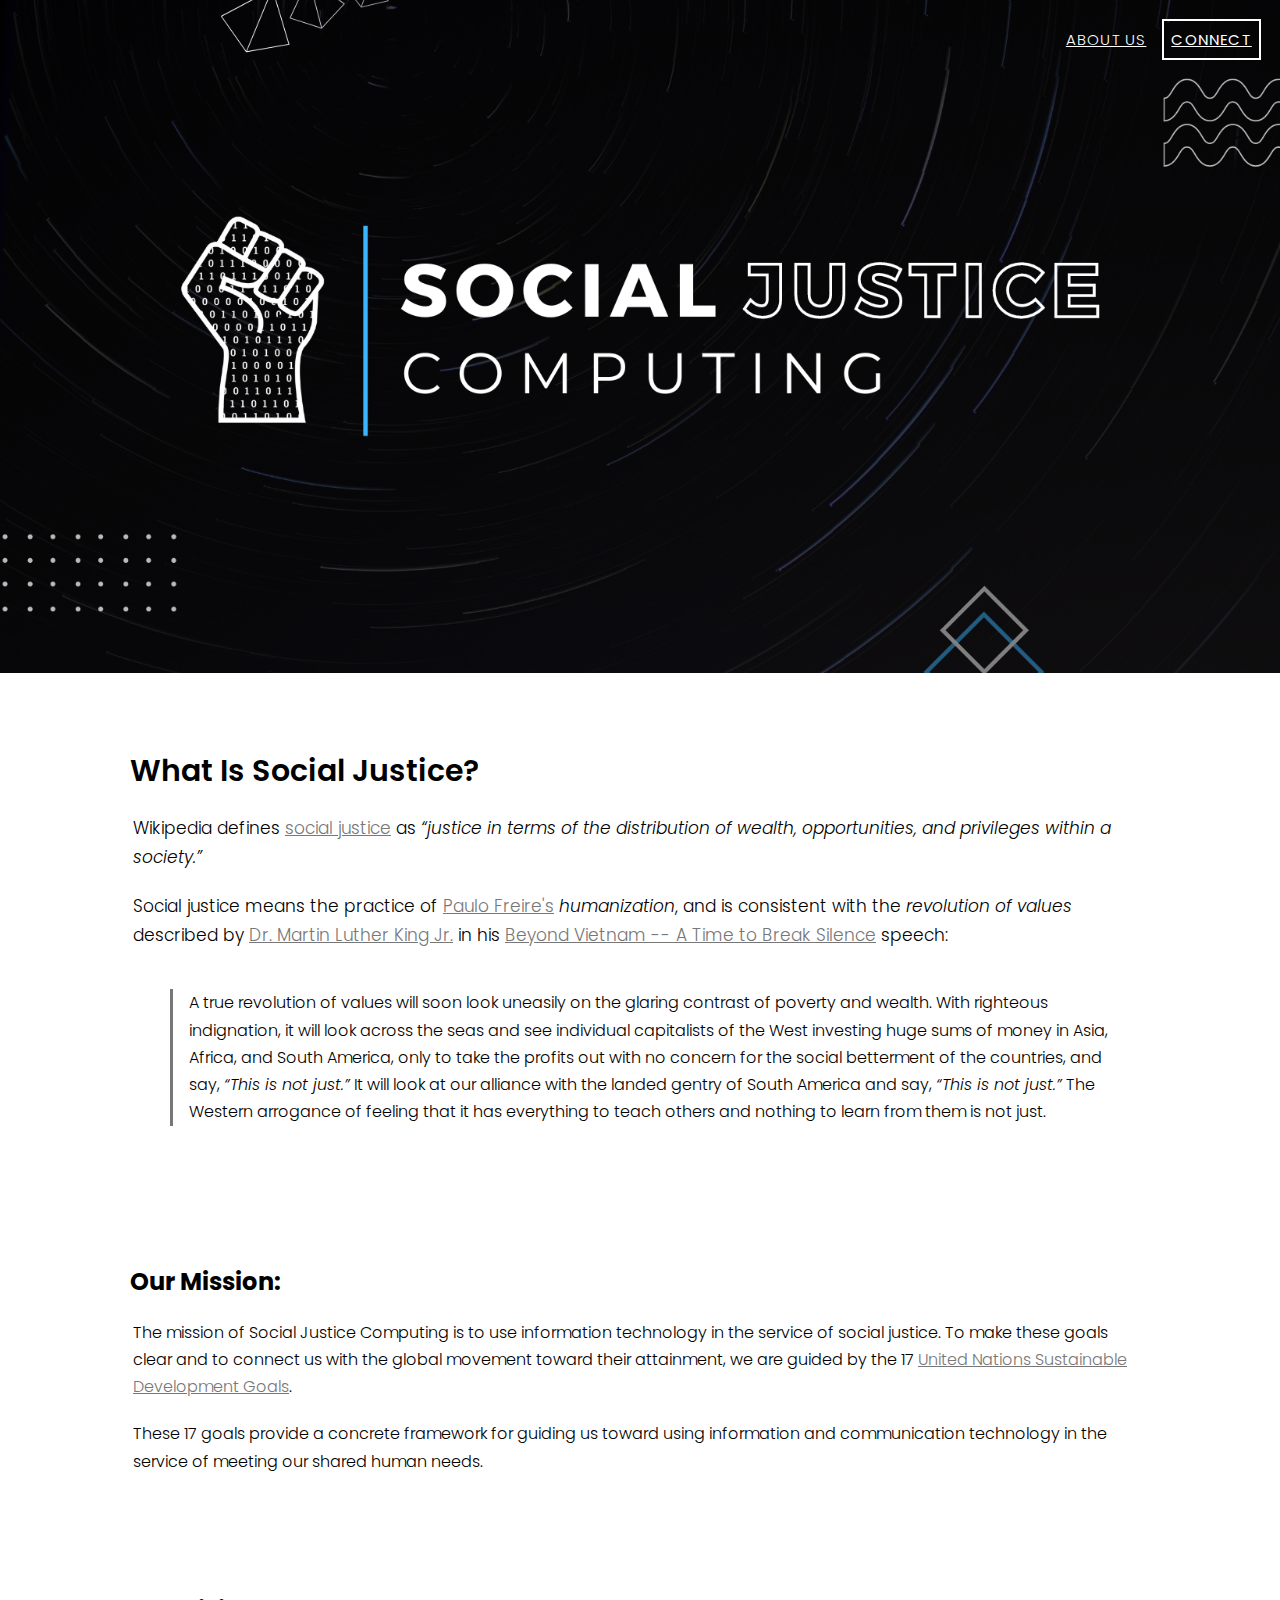
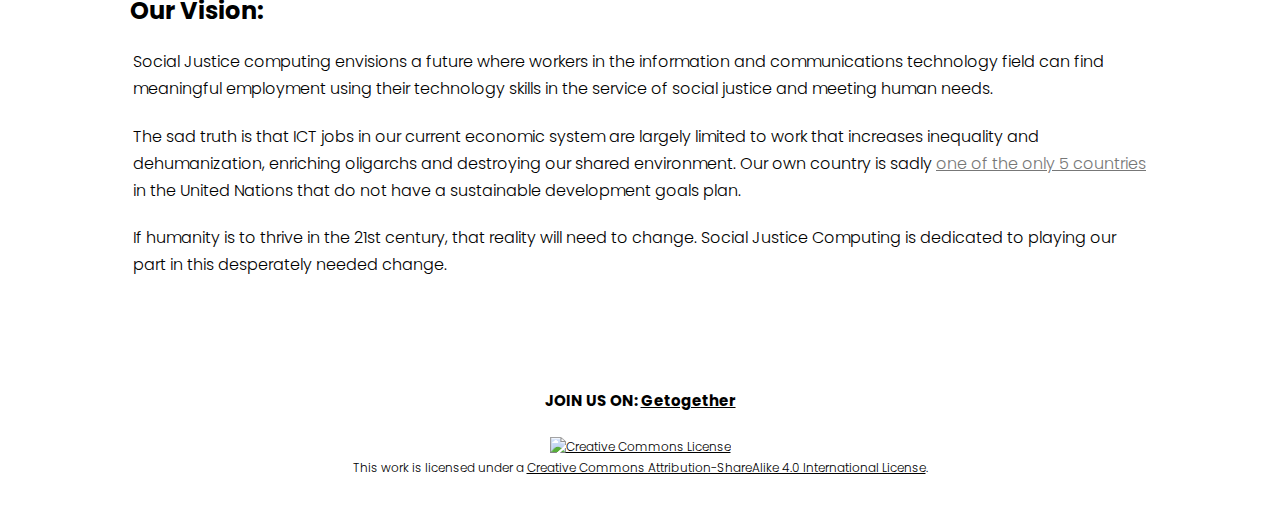
==== commit 270bf048: "added about me page, and map" ====
--- a/index.html
+++ b/index.html
@@ -16,7 +16,7 @@
 
 <header>
 <nav>
-<a href="#about">About Us</a>
+<a href="about.html">About Us</a>
 <a id="connect"
 href="https://gettogether.community/social-justice-computing">Connect</a>
 </nav>
@@ -84,21 +84,6 @@
 needed change.
 </p>
 </section>
-
-<section>
-<h2>Resources:</h2>
-<p>
-The <a href="https://decidim.org/">Decidim</a> project is a technopolitical
-project which is building ICT infrastructure to support participatory
-democracty. It is just the kind ICT project which social justice computing 
-wants to become involved.
-</p><p>
-Download a copy of
-<a href="documents/DecidimBook.pdf">Decidim, a Technopolitical Network for
-Participatory Democracy</a> and join the conversation it is helping to
-generate.
-</p>
-</section>
 </main>
 
 <footer>
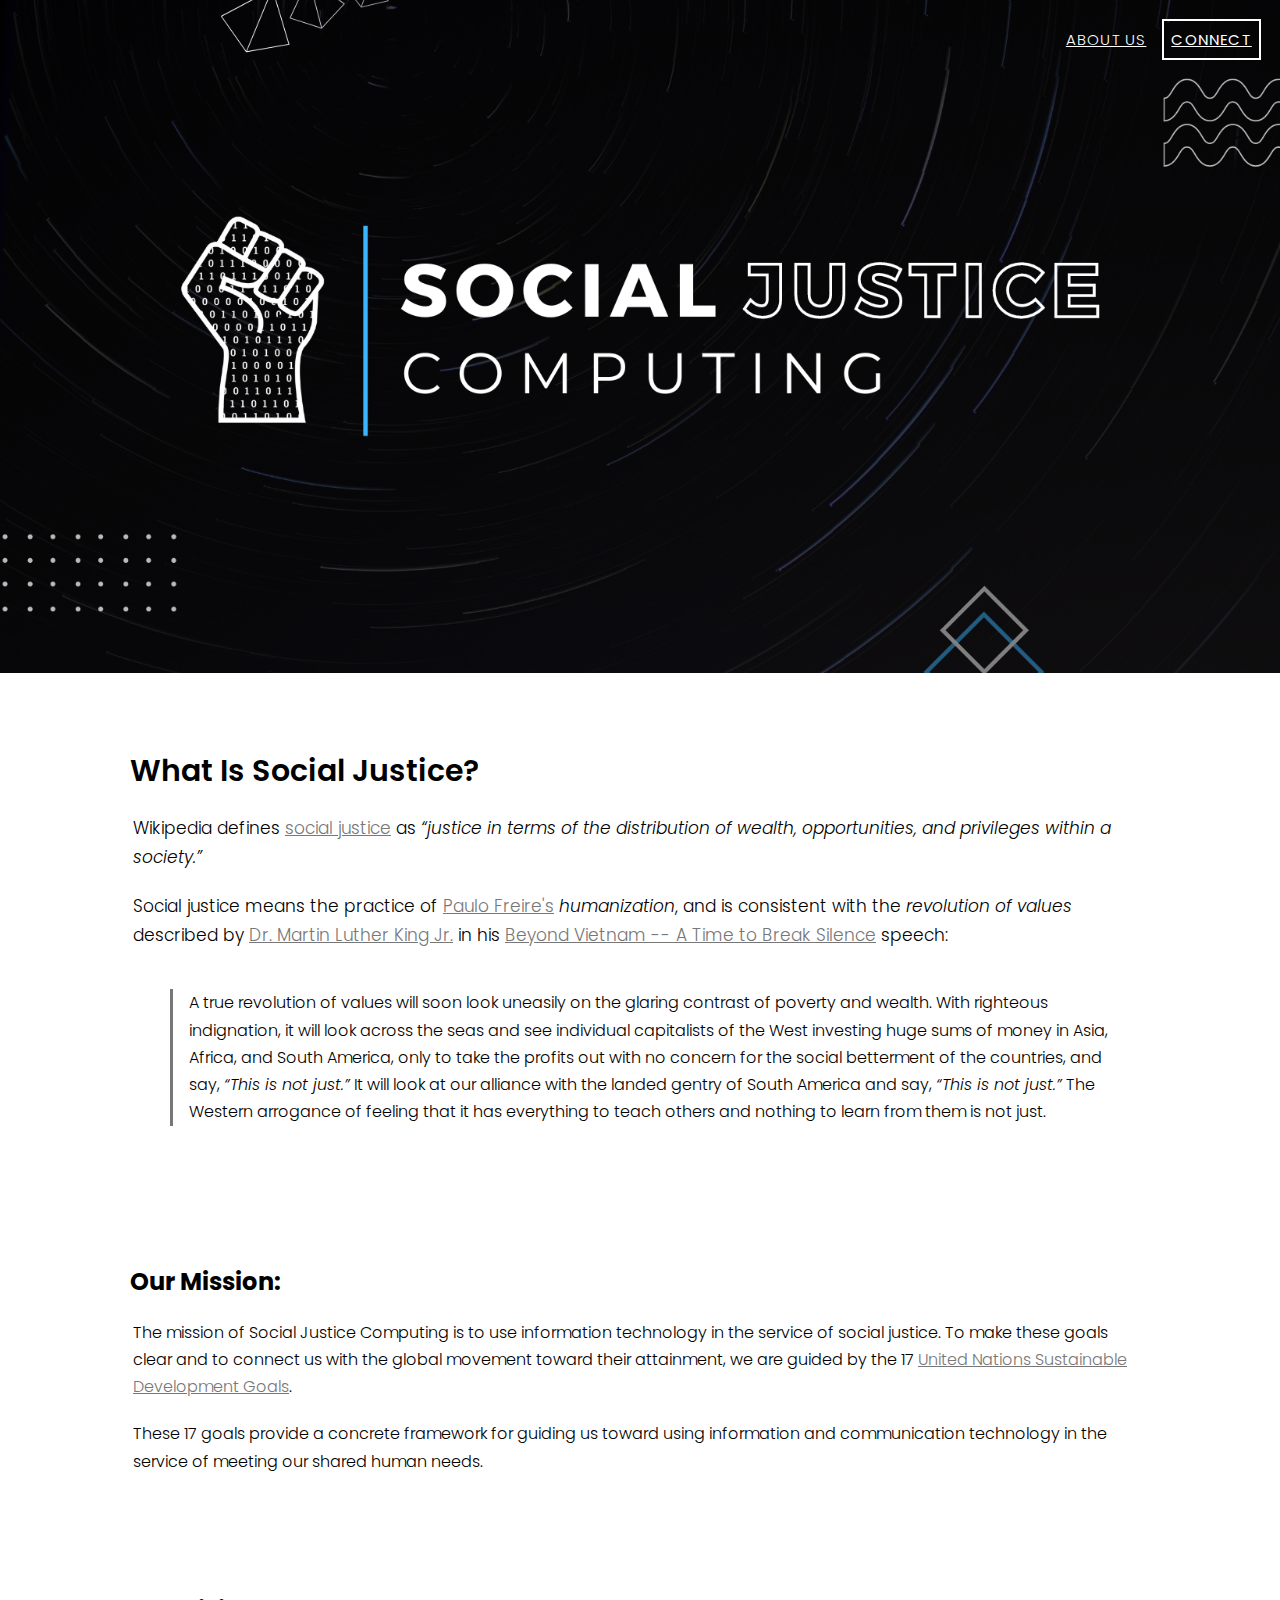
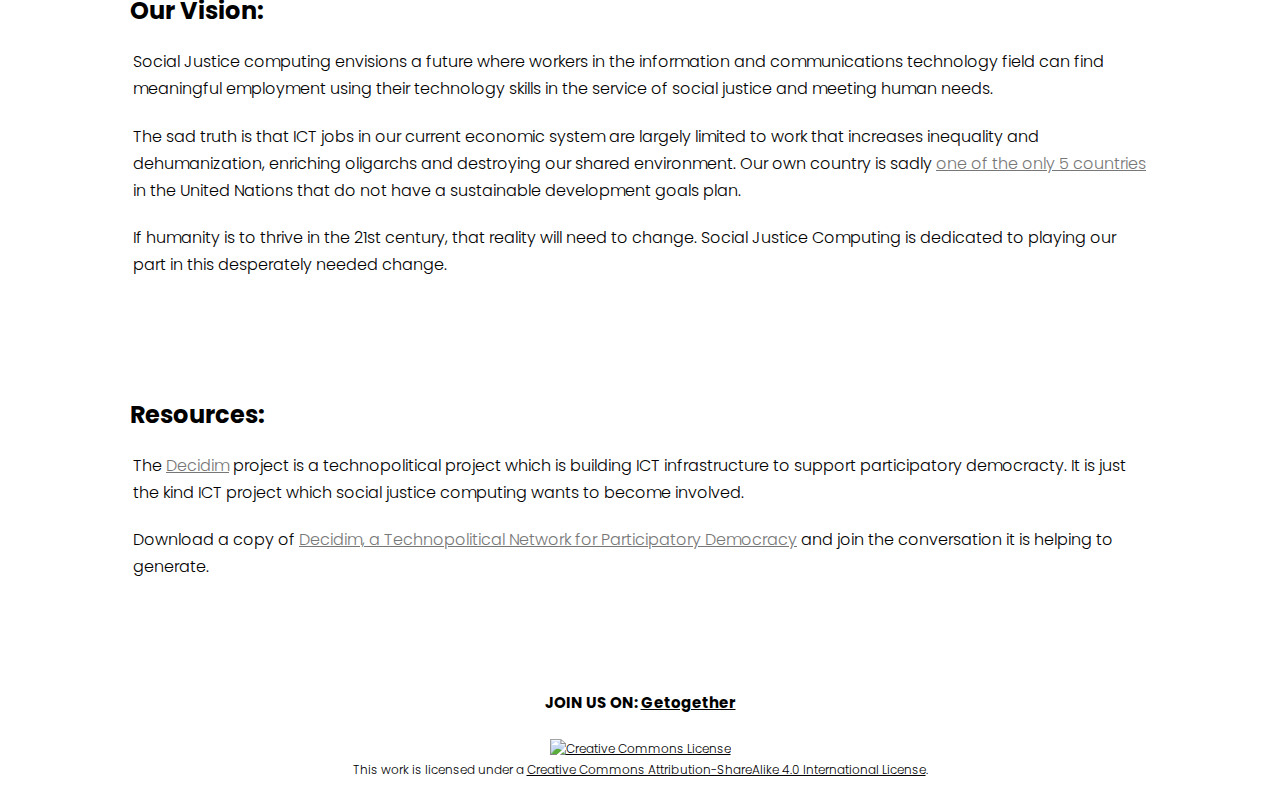
==== commit 00d64002: "Merge branch 'main' of https://github.com/sjcompute/sjcompute.github.io" ====
--- a/index.html
+++ b/index.html
@@ -84,6 +84,21 @@
 needed change.
 </p>
 </section>
+
+<section>
+<h2>Resources:</h2>
+<p>
+The <a href="https://decidim.org/">Decidim</a> project is a technopolitical
+project which is building ICT infrastructure to support participatory
+democracty. It is just the kind ICT project which social justice computing 
+wants to become involved.
+</p><p>
+Download a copy of
+<a href="documents/DecidimBook.pdf">Decidim, a Technopolitical Network for
+Participatory Democracy</a> and join the conversation it is helping to
+generate.
+</p>
+</section>
 </main>
 
 <footer>
